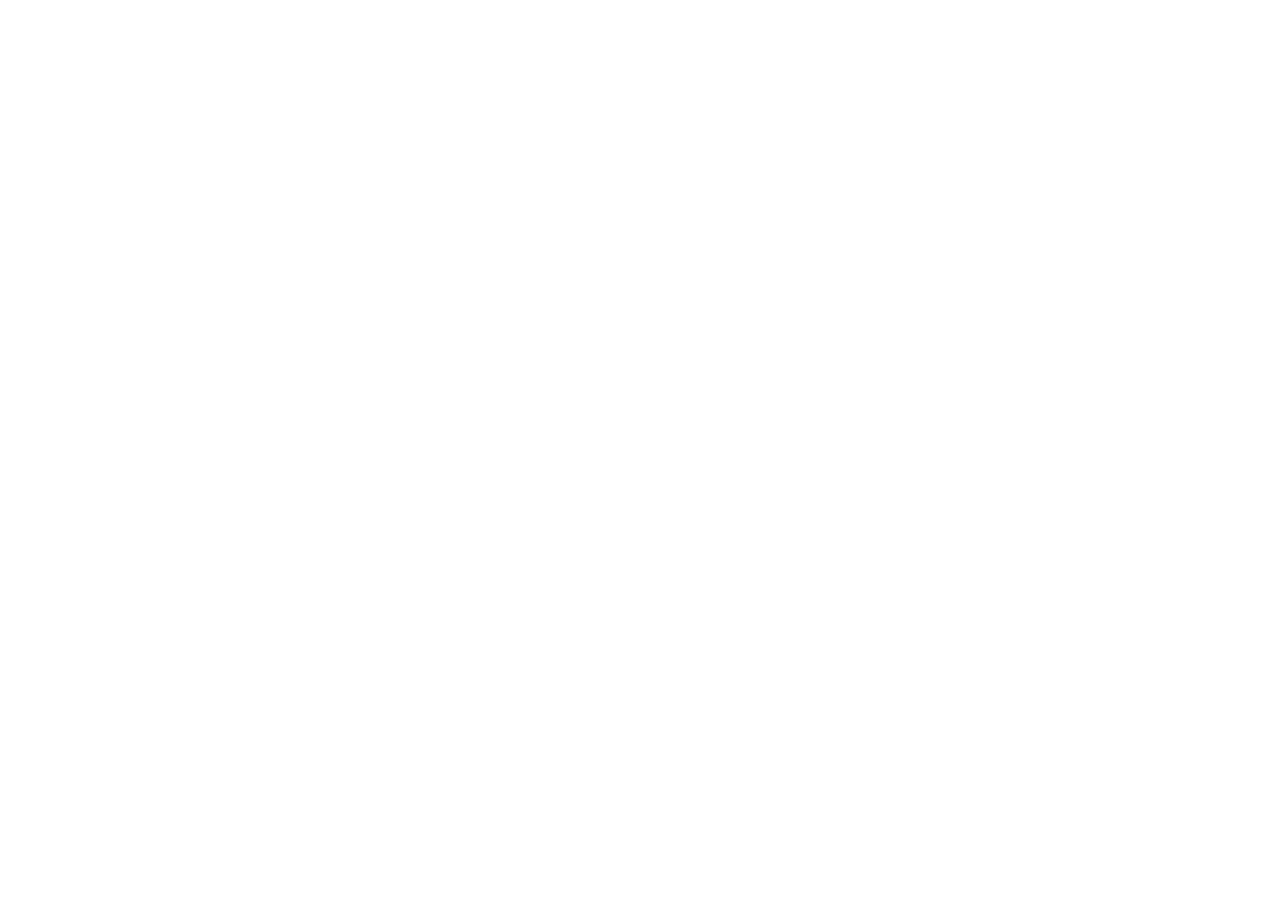
==== blotter-llustrations/index.html @ 114a7e39 "init blotter-llustrations" ====
<!DOCTYPE html>
<html lang="en">

<head>
    <meta charset="UTF-8">
    <meta http-equiv="X-UA-Compatible" content="IE=edge">
    <meta name="viewport" content="width=device-width, initial-scale=1.0">
    <title>blotter-IIllustrations</title>
</head>

<body>

</body>

</html>
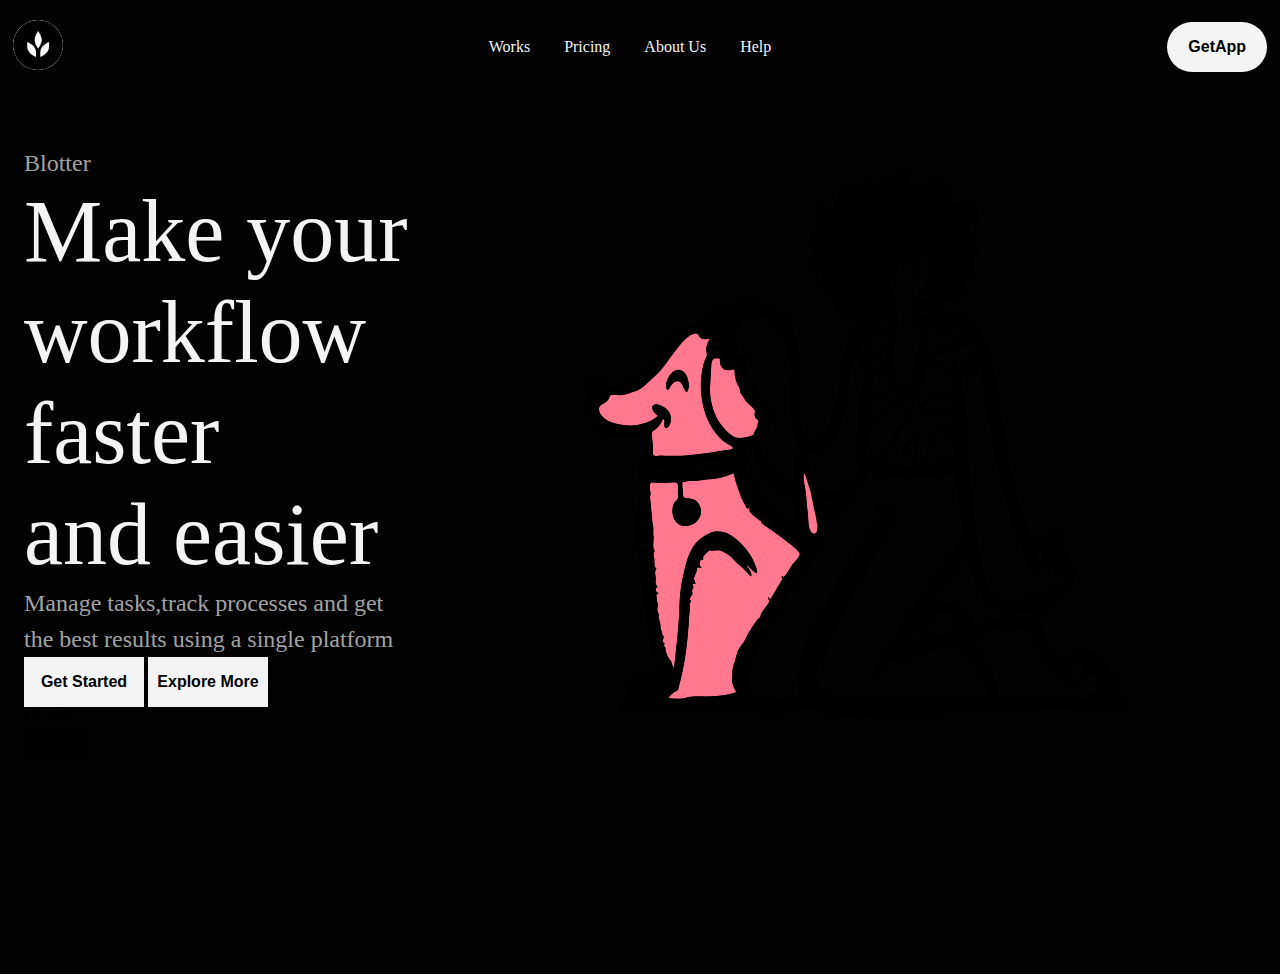
==== commit 3050f3f5: "75%" ====
--- a/blotter-llustrations/index.html
+++ b/blotter-llustrations/index.html
@@ -6,10 +6,47 @@
     <meta http-equiv="X-UA-Compatible" content="IE=edge">
     <meta name="viewport" content="width=device-width, initial-scale=1.0">
     <title>blotter-IIllustrations</title>
+    <link rel="stylesheet" href="../blotter-llustrations/style.css">
 </head>
 
 <body>
+    <nav class="nav">
+        <div class="logo">
+            <img src="../blotter-llustrations/img/logo.png" alt="">
+        </div>
+        <div class="links">
+            <a href="#" class="links__items">Works</a>
+            <a href="#" class="links__items">Pricing</a>
+            <a href="#" class="links__items">About Us</a>
+            <a href="#" class="links__items">Help</a>
+        </div>
+        <div>
+            <button class="btn">GetApp</button>
+        </div>
+    </nav>
 
+    <section class="hero">
+        <div class="container">
+            <div class="left-content">
+                <p class="left__title">Blotter</p>
+                <p class="left__text-big">Make your <br> workflow faster <br> and easier</p>
+                <p class="left__title">Manage tasks,track processes and get <br> the best results using a single platform</p>
+                <div class="btn-content">
+                    <button class="btn__left">Get Started</button>
+                    <button class="btn__right">Explore More</button>
+                </div>
+
+                <div class="social">
+                    <p>Dribble</p>
+                    <p>Instagram</p>
+                    <p>Facebook</p>
+                </div>
+            </div>
+            <div class="right-content">
+                <img src="../blotter-llustrations/img/background.svg" alt="">
+            </div>
+        </div>
+    </section>
 </body>
 
 </html>--- a/blotter-llustrations/style.css
+++ b/blotter-llustrations/style.css
@@ -0,0 +1,111 @@
+:root {
+    --title-color: #f4f4f4;
+    --bg-color: #030202;
+    --text-color: #a2a2a2;
+}
+
+* {
+    padding: 0;
+    margin: 0;
+    box-sizing: border-box;
+}
+
+body {
+    background-color: var(--bg-color);
+    overflow: hidden;
+    font-family: Poppins;
+}
+
+.nav {
+    display: flex;
+    justify-content: space-between;
+    align-items: center;
+    padding-top: 20px;
+    width: 98%;
+    margin: 0 auto;
+}
+
+.logo img {
+    width: 50px;
+    height: 50px;
+    background-color: #fff;
+    border-radius: 100%;
+}
+
+.links__items {
+    padding-left: 30px;
+    text-decoration: none;
+    color: var(--title-color);
+}
+
+.btn {
+    width: 100px;
+    height: 50px;
+    border-radius: 50px;
+    background-color: var(--title-color);
+    font-size: 1rem;
+    outline: none;
+    border: none;
+    font-weight: 600;
+}
+
+.hero {
+    display: flex;
+    justify-content: center;
+    align-items: center;
+    height: 100vh;
+}
+
+.container {
+    display: grid;
+    grid-template-columns: 1fr 1fr;
+    height: 95vh;
+    padding: 3rem 1.5rem;
+}
+
+.left-content {
+    display: flex;
+    flex-direction: column;
+    align-items: flex-start;
+}
+
+.left__title {
+    color: var(--text-color);
+    font-size: 1.5rem;
+    line-height: 1.5;
+}
+
+.left__text-big {
+    color: var(--title-color);
+    font-size: 5.5rem;
+    font-style: bold;
+}
+
+.right-content img {
+    width: 800px;
+    height: 600px;
+}
+
+.btn-content {
+    display: inline-block;
+}
+
+.btn__left {
+    width: 120px;
+    height: 50px;
+    background-color: #f4f4f4;
+    outline: none;
+    border: none;
+    font-weight: 600;
+    font-size: 1rem;
+}
+
+.btn__right {
+    width: 120px;
+    height: 50px;
+    background-color: #f4f4f4;
+    outline: none;
+    border: none;
+    font-weight: 600;
+    font-size: 1rem;
+}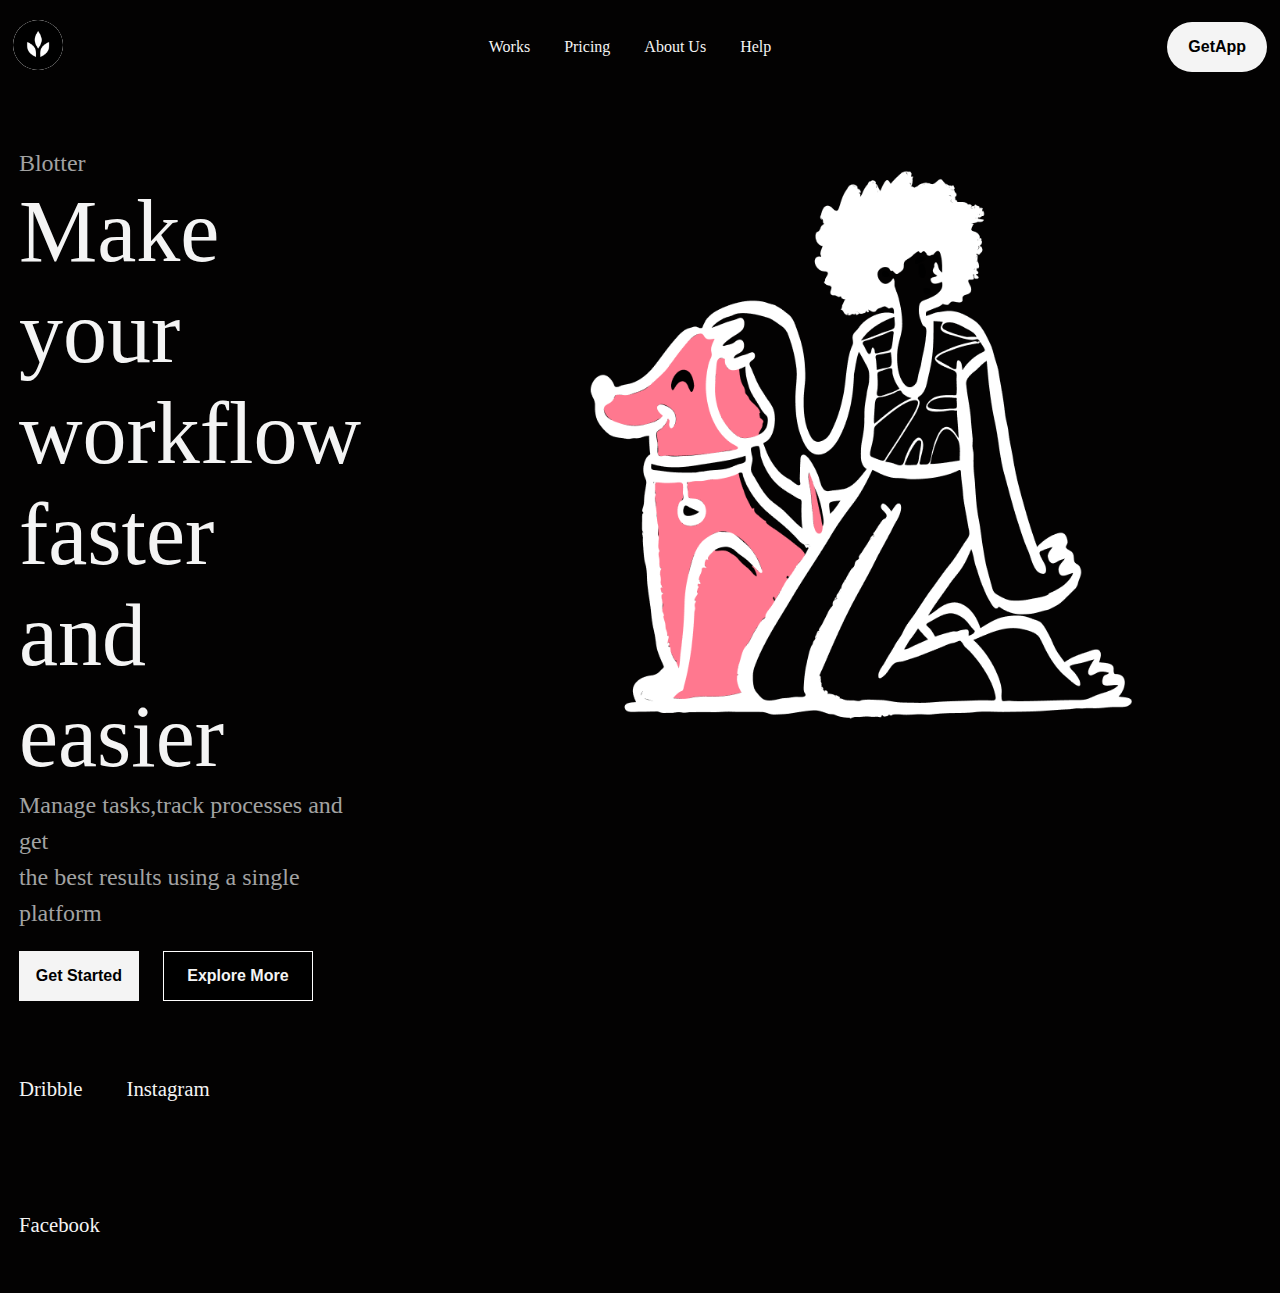
==== commit 9f8d6e08: "done blotter-iiustrations" ====
--- a/blotter-llustrations/index.html
+++ b/blotter-llustrations/index.html
@@ -35,15 +35,15 @@
                     <button class="btn__left">Get Started</button>
                     <button class="btn__right">Explore More</button>
                 </div>
+                <ul class="social">
+                    <li>Dribble</li>
+                    <li>Instagram</li>
+                    <li>Facebook</li>
+                </ul>
 
-                <div class="social">
-                    <p>Dribble</p>
-                    <p>Instagram</p>
-                    <p>Facebook</p>
-                </div>
             </div>
             <div class="right-content">
-                <img src="../blotter-llustrations/img/background.svg" alt="">
+                <img src="../blotter-llustrations/img/petting.png" alt="">
             </div>
         </div>
     </section>
--- a/blotter-llustrations/style.css
+++ b/blotter-llustrations/style.css
@@ -60,7 +60,7 @@
     display: grid;
     grid-template-columns: 1fr 1fr;
     height: 95vh;
-    padding: 3rem 1.5rem;
+    padding: 3rem 3rem;
 }
 
 .left-content {
@@ -84,10 +84,12 @@
 .right-content img {
     width: 800px;
     height: 600px;
+    margin-left: 100px;
 }
 
 .btn-content {
     display: inline-block;
+    margin: 20px 0px;
 }
 
 .btn__left {
@@ -101,11 +103,23 @@
 }
 
 .btn__right {
-    width: 120px;
+    width: 150px;
     height: 50px;
-    background-color: #f4f4f4;
+    background-color: #000;
     outline: none;
     border: none;
     font-weight: 600;
     font-size: 1rem;
+    color: var(--title-color);
+    border: 1px solid #fff;
+    margin-left: 20px;
+}
+
+.social li {
+    color: var(--title-color);
+    font-size: 1.3rem;
+    padding-right: 40px;
+    display: inline-block;
+    list-style: none;
+    margin: 3.5rem 0rem;
 }